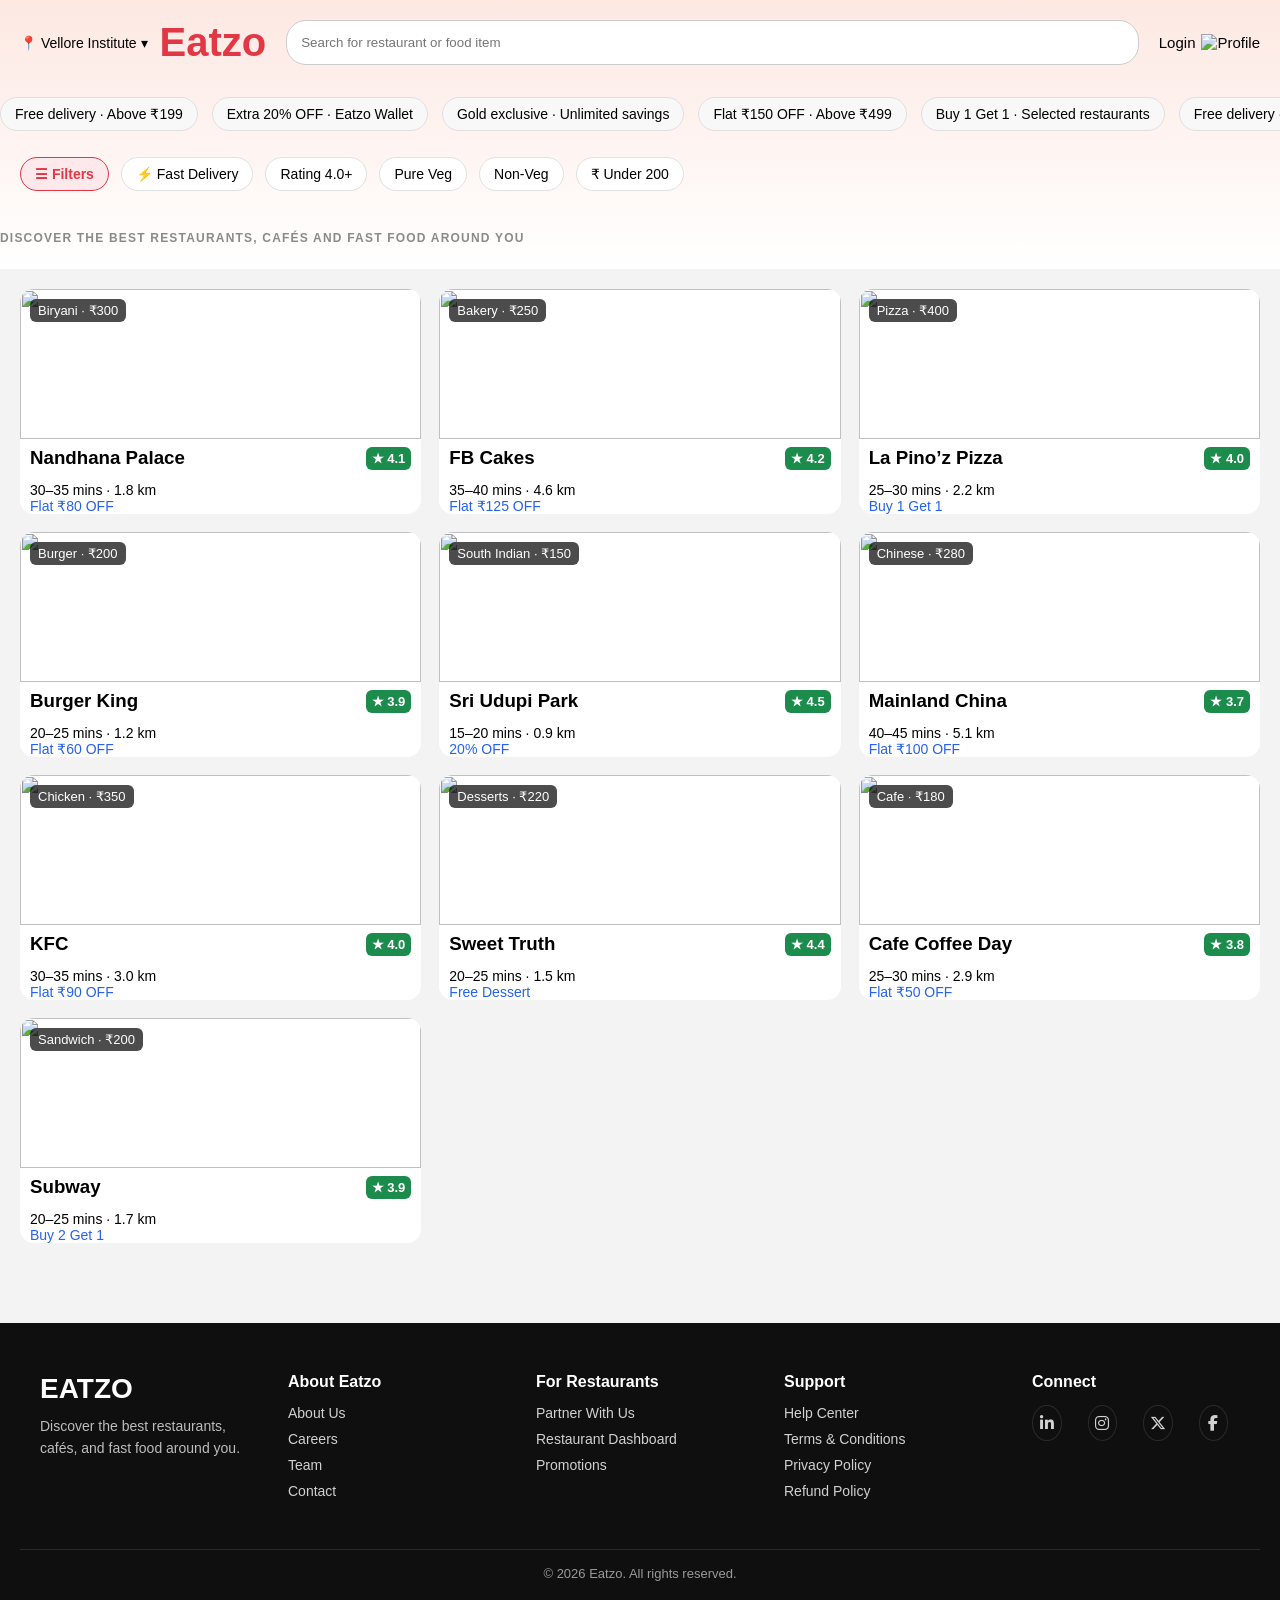
==== index.html @ 80d14028 "Initial commit" ====
<!DOCTYPE html>
<html lang="en">
<head>
    <meta charset="UTF-8">
    <title>Eatzo</title>
    <link rel="stylesheet" href="style.css">
    <link
  rel="stylesheet"
  href="https://cdnjs.cloudflare.com/ajax/libs/font-awesome/6.5.1/css/all.min.css"
/>

</head>
<body>
    <div id="welcome-overlay">
    <div class="welcome-card">
        <h1>WELCOME TO EATZO</h1>
        <p>Glad to have you here ✨</p>
    </div>
</div>



<header class="header">
    <div class="header-top">
        <div class="header-left">
            <div class="location">
    📍 <span id="homeAddressShort">Kelambakkam, Chennai</span> ▾

    <div class="location-full" id="homeAddressFull">
        Vellore Institute of Technology,<br>
        Kelambakkam , Vandalur Road,<br>
        Chennai, Tamil Nadu - 600127
    </div>
</div>
            <div class="logo">Eatzo</div>
        </div>

        <div class="search-box">
           <input 
  type="text" 
  id="searchInput" 
  placeholder="Search for restaurant or food item"
  autocomplete="off"
  autocorrect="off"
  autocapitalize="off"
  spellcheck="false"
>
        </div>

       <div class="profile">
    <a href="login.html" class="login-link">Login</a>
    <a href="Profile/profile.html">
        <img src="https://cdn-icons-png.flaticon.com/512/847/847969.png" alt="Profile">
    </a>
</div>
</div>


    <!-- OFFERS -->
    <div class="offers">
        <div class="offers-track">
            <div class="offer-pill">Free delivery · Above ₹199</div>
            <div class="offer-pill">Extra 20% OFF · Eatzo Wallet</div>
            <div class="offer-pill">Gold exclusive · Unlimited savings</div>
            <div class="offer-pill">Flat ₹150 OFF · Above ₹499</div>
            <div class="offer-pill">Buy 1 Get 1 · Selected restaurants</div>

            <!-- duplicate for seamless scroll -->
            <div class="offer-pill">Free delivery · Above ₹199</div>
            <div class="offer-pill">Extra 20% OFF · Eatzo Wallet</div>
            <div class="offer-pill">Gold exclusive · Unlimited savings</div>
            <div class="offer-pill">Flat ₹150 OFF · Above ₹499</div>
            <div class="offer-pill">Buy 1 Get 1 · Selected restaurants</div>
        </div>
    </div>

    <!-- FILTERS -->
    <div class="filters-modern">

    <div class="filter-chip active" onclick="filterItems('all', event)">☰ Filters</div>

    <div class="filter-chip" onclick="filterItems('fast', event)">⚡ Fast Delivery</div>

    <div class="filter-chip" onclick="filterItems('rating', event)">Rating 4.0+</div>

    <div class="filter-chip" onclick="filterItems('veg', event)">Pure Veg</div>

    <div class="filter-chip" onclick="filterItems('nonveg', event)">Non-Veg</div>

    <div class="filter-chip" onclick="filterItems('price', event)">₹ Under 200</div>

</div>
    <div class="page-tagline">
    DISCOVER THE BEST RESTAURANTS, CAFÉS AND FAST FOOD AROUND YOU
</div>

</header>

<section class="restaurants">

<!-- 1 -->
<a href="restaurant.html?res=nandhana" class="restaurant-link" onclick="setOrder('Nandhana Palace')" >
<div class="card" data-type="nonveg" data-rating="4.1" data-price="300" data-search="nandhana palace biryani chicken mutton south indian spicy meals rice biriyani gulab jamun naan paneer">
    <div class="image">
        <span>Biryani · ₹300</span>
        <img src="https://images.pexels.com/photos/1624487/pexels-photo-1624487.jpeg">
    </div>
    <h3>Nandhana Palace <span class="rating">★ 4.1</span></h3>
    <p>30–35 mins · 1.8 km</p>
    <p class="deal">Flat ₹80 OFF</p>
</div>
</a>

<!-- 2 -->
<a href="restaurant.html?res=fbcakes" class="restaurant-link" onclick="setOrder('FB Cakes')" >
<div class="card" data-type="veg" data-rating="4.2" data-price="250" data-search="cakes bakery dessert chocolate cake birthday pastry brownie chocolate truffle red velvet black forest blueberry cheesecake cupcakes cupcake">
    <div class="image">
        <span>Bakery · ₹250</span>
        <img src="https://images.pexels.com/photos/291528/pexels-photo-291528.jpeg">
    </div>
    <h3>FB Cakes <span class="rating">★ 4.2</span></h3>
    <p>35–40 mins · 4.6 km</p>
    <p class="deal">Flat ₹125 OFF</p>
</div>
</a>

<!-- 3 -->
<a href="restaurant.html?res=lapinoz" class="restaurant-link" onclick="setOrder('La Pinoz Pizza')">
<div class="card" data-type="nonveg" data-rating="4.0" data-price="400" data-search="pizza lapinoz italian cheese veg pizza fast food garlic bread pepperoni margherita farmhouse chicken tikka choco lava cake">
    <div class="image">
        <span>Pizza · ₹400</span>
        <img src="https://images.pexels.com/photos/825661/pexels-photo-825661.jpeg">
    </div>
    <h3>La Pino’z Pizza <span class="rating">★ 4.0</span></h3>
    <p>25–30 mins · 2.2 km</p>
    <p class="deal">Buy 1 Get 1</p>
</div>
</a>

<!-- 4 -->
<a href="restaurant.html?res=burgerking" class="restaurant-link" onclick="setOrder('Burger King')">
<div class="card" data-type="nonveg" data-rating="3.9" data-price="200" data-search="burger king burger fries fast food chicken burgers whopper whooper fried chicken cheesy nuggets soft drink cold drink pepsi">
    <div class="image">
        <span>Burger · ₹200</span>
        <img src="https://images.pexels.com/photos/1639562/pexels-photo-1639562.jpeg">
    </div>
    <h3>Burger King <span class="rating">★ 3.9</span></h3>
    <p>20–25 mins · 1.2 km</p>
    <p class="deal">Flat ₹60 OFF</p>
</div>
</a>

<!-- 5 -->
<a href="restaurant.html?res=udupi" class="restaurant-link" onclick="setOrder('Sri Udupi Park')">
<div class="card" data-type="nonveg" data-rating="4.5" data-price="150" data-search="udupi south indian dosa idli vada meals vegetarian breakfast filter coffee kesari bath pongal sri">
    <div class="image">
        <span>South Indian · ₹150</span>
        <img src="https://images.pexels.com/photos/5410401/pexels-photo-5410401.jpeg">
    </div>
    <h3>Sri Udupi Park <span class="rating">★ 4.5</span></h3>
    <p>15–20 mins · 0.9 km</p>
    <p class="deal">20% OFF</p>
</div>
</a>

<!-- 6 -->
<a href="restaurant.html?res=mainland" class="restaurant-link" onclick="setOrder('Mainland China')">
<div class="card" data-type="nonveg" data-rating="3.7" data-price="280" data-search="mainland china chinese noodles fried rice manchurian asian spring roll veg  chilli chicken hakka sou[]">
    <div class="image">
        <span>Chinese · ₹280</span>
        <img src="https://images.pexels.com/photos/2347311/pexels-photo-2347311.jpeg">
    </div>
    <h3>Mainland China <span class="rating">★ 3.7</span></h3>
    <p>40–45 mins · 5.1 km</p>
    <p class="deal">Flat ₹100 OFF</p>
</div>
</a>

<!-- 7 -->
<a href="restaurant.html?res=kfc" class="restaurant-link" onclick="setOrder('KFC')">
<div class="card" data-type="nonveg" data-rating="4.0" data-price="350" data-search="kfc chicken burger fried chicken fast food burgers pepsi cold drink soft drinks KFC wings popcorn fries brownie">
    <div class="image">
        <span>Chicken · ₹350</span>
        <img src="https://tse4.mm.bing.net/th/id/OIP.SjQTtmaYRhmXFXb1qi_oaQHaFa?pid=Api&P=0&h=180">
    </div>
    <h3>KFC <span class="rating">★ 4.0</span></h3>
    <p>30–35 mins · 3.0 km</p>
    <p class="deal">Flat ₹90 OFF</p>
</div>
</a>

<!-- 8 -->
<a href="restaurant.html?res=sweettruth" class="restaurant-link"  onclick="setOrder('Sweet Truth')">
<div class="card" data-type="veg" data-rating="4.4" data-price="220" data-search="cakes dessert sweet truth brownies pastry cake red velvet jar brownie cheesecake choco lava chocolate cupcake tiramisu cupcakes cookie box">
    <div class="image">
        <span>Desserts · ₹220</span>
        <img src="https://images.pexels.com/photos/3026804/pexels-photo-3026804.jpeg">
    </div>
    <h3>Sweet Truth <span class="rating">★ 4.4</span></h3>
    <p>20–25 mins · 1.5 km</p>
    <p class="deal">Free Dessert</p>
</div>
</a>

<!-- 9 -->
<a href="restaurant.html?res=ccd" class="restaurant-link" onclick="setOrder('Cafe Coffee Day')">
<div class="card" data-type="veg" data-rating="3.8" data-price="180" data-search="cafe coffee day coffee cafe beverages snacks sandwich cold coffee Cappuccino cappuccino latte Latte sandwiches garlic bread chocolate shake">
    <div class="image">
        <span>Cafe · ₹180</span>
        <img src="https://images.pexels.com/photos/302899/pexels-photo-302899.jpeg">
    </div>
    <h3>Cafe Coffee Day <span class="rating">★ 3.8</span></h3>
    <p>25–30 mins · 2.9 km</p>
    <p class="deal">Flat ₹50 OFF</p>
</div>
</a>

<!-- 10 -->
<a href="restaurant.html?res=subway" class="restaurant-link" onclick="setOrder('Subway')">
<div class="card" data-type="nonveg" data-rating="3.9" data-price="200" data-search="subway sandwich sub burger healthy fast food veg nonveg cold drink cookies veggie paneer tikka chicken teriyaki aloo patty Patty tuna Tuna cookie cookies soft drink pepsi cola coke ">
    <div class="image">
        <span>Sandwich · ₹200</span>
        <img src="https://tse2.mm.bing.net/th/id/OIP.5EhnGT8H6pt7t9uA2FfblwHaEO?pid=Api&P=0&h=180">
    </div>
    <h3>Subway <span class="rating">★ 3.9</span></h3>
    <p>20–25 mins · 1.7 km</p>
    <p class="deal">Buy 2 Get 1</p>
</div>
</a>

</section>
<footer class="footer">
    <div class="footer-container">
        <div class="footer-col brand">
            <h2>EATZO</h2>
            <p>Discover the best restaurants, cafés, and fast food around you.</p>
        </div>

        <div class="footer-col">
            <h4>About Eatzo</h4>
            <a href="#">About Us</a>
            <a href="#">Careers</a>
            <a href="#">Team</a>
            <a href="#">Contact</a>
        </div>

        <div class="footer-col">
            <h4>For Restaurants</h4>
            <a href="#">Partner With Us</a>
            <a href="#">Restaurant Dashboard</a>
            <a href="#">Promotions</a>
        </div>

        <div class="footer-col">
            <h4>Support</h4>
            <a href="#">Help Center</a>
            <a href="#">Terms & Conditions</a>
            <a href="#">Privacy Policy</a>
            <a href="#">Refund Policy</a>
        </div>

        <div class="footer-col">
    <h4>Connect</h4>
    <div class="social-links icons">
        <a href="#" aria-label="LinkedIn"><i class="fab fa-linkedin-in"></i></a>
        <a href="#" aria-label="Instagram"><i class="fab fa-instagram"></i></a>
        <a href="#" aria-label="Twitter"><i class="fab fa-x-twitter"></i></a>
        <a href="#" aria-label="Facebook"><i class="fab fa-facebook-f"></i></a>
    </div>
</div>

    </div>

    <div class="footer-bottom">
        <p>© 2026 Eatzo. All rights reserved.</p>
    </div>
</footer>
<script>
    const username = localStorage.getItem("username");

    if (username) {
        const loginText = document.getElementById("loginText");
        loginText.innerText = username;
        loginText.href = "profile.html";
    }
</script>
<script>
    const showWelcome = localStorage.getItem("showWelcome");

    if (showWelcome === "true") {
        const overlay = document.getElementById("welcome-overlay");
        overlay.style.display = "flex";

        setTimeout(() => {
            overlay.style.display = "none";
            localStorage.removeItem("showWelcome");
        }, 2200);
    }
</script>
<script>
    document.addEventListener("DOMContentLoaded", function () {

    const saved = localStorage.getItem("deliveryAddress");

    if (!saved) {
        // Save default homepage address
        const fullAddress = document.getElementById("fullAddress").innerText;
        localStorage.setItem("deliveryAddress", fullAddress);
    } else {
        // If already saved, update homepage display
        document.getElementById("fullAddress").innerText = saved;
        document.getElementById("shortAddress").innerText =
            saved.split(",")[0];  // first part only for top display
    }

});





if (!localStorage.getItem("deliveryAddress")) {
    localStorage.setItem(
        "deliveryAddress",
        "Vellore Institute of Technology, Kelambakkam – Vandalur Road, Chennai, Tamil Nadu - 600127"
    );
}

const address = localStorage.getItem("deliveryAddress");

if (address) {

    // Full hover version
    document.getElementById("homeAddressFull").innerText = address;

    // Only 2 words for header
    const words = address.replace(/,/g, "").split(" ");
    const shortAddress = words.slice(0, 2).join(" ");

    document.getElementById("homeAddressShort").innerText = shortAddress;
}
</script>
<script>
function filterItems(type, event){

    const cards = document.querySelectorAll(".card");

    cards.forEach(card => {

        const itemType = card.getAttribute("data-type");
        const rating = parseFloat(card.getAttribute("data-rating"));

        let show = true;

        if(type === "veg"){
            show = itemType === "veg";
        }
        else if(type === "price"){
    const price = parseInt(card.getAttribute("data-price"));
    show = price <= 200;
}
        else if(type === "nonveg"){
            show = itemType === "nonveg";
        }

        else if(type === "rating"){
            show = rating >= 4.0;
        }

        else if(type === "all"){
            show = true;
        }

        // (optional placeholder filters)
        else if(type === "fast"){
            show = true; // you can improve later
        }

        else if(type === "price"){
            show = true; // can be added later
        }

        // SHOW / HIDE
        card.parentElement.style.display = show ? "block" : "none";
    });

    // 🔥 ACTIVE BUTTON UI
    document.querySelectorAll(".filter-chip").forEach(btn=>{
        btn.classList.remove("active");
    });

    event.currentTarget.classList.add("active");
}

const searchInput = document.getElementById("searchInput");

searchInput.addEventListener("keyup", function(){

    const query = searchInput.value.toLowerCase().trim();
    

    const cards = document.querySelectorAll(".card");

    cards.forEach(card => {

        const keywords = card.getAttribute("data-search");

        // if search is empty → show all
        if(query === ""){
            card.parentElement.style.display = "block";
            return;
        }

        // check match
        if(keywords.includes(query)){
            card.parentElement.style.display = "block";
        } else {
            card.parentElement.style.display = "none";
        }

    });

});

function setOrder(name){
    localStorage.setItem("currentOrder", name);
}

</script>
</body>
</html>
---- style.css ----
* {
    margin: 0;
    padding: 0;
    box-sizing: border-box;
    font-family: Arial, sans-serif;
}
body {
    background: #f3f3f3;
}
/* HEADER */
.header {
    background: linear-gradient(#fde8e2, #fff);
    padding-bottom: 24px;
}
.header-top {
    display: flex;
    align-items: center;
    padding: 20px;
    gap: 20px;
}
.header-left{
min-width:220px;
display:flex;
align-items:center;
gap:12px;
}
.logo {
    font-size: 40px;
    font-weight: bold;
    color: #e23744;
    display: inline-block;              
    transition: transform 0.2s ease; 
}
.logo:hover {
    transform: scale(1.05);             
}
.location{
font-size:14px;
cursor:pointer;
position:relative;
}

.location-full{
display:none;
position:absolute;
top:30px;
left:0;
background:white;
padding:12px;
border-radius:10px;
width:280px;
box-shadow:0 4px 15px rgba(0,0,0,0.1);
font-size:14px;
z-index:100;
}

.location:hover .location-full{
display:block;
}
.search-box {
    flex: 1;
}
.search-box input {
    width: 100%;
    padding: 14px;
    border-radius: 20px;
    border: 1px solid #ccc;
}
/* LOGIN + PROFILE */
.profile {
    display: flex;
    align-items: center;
    gap: 6px;
}
.profile a {
    text-decoration: none;
    color: #000;
    font-size: 15px;
}
.profile img {
    width: 38px;
}
/* OFFERS */
.offers {
    padding: 12px 0;
    overflow: hidden;
}
.offers-track {
    display: flex;
    gap: 14px;
    width: max-content;
    animation: slide 18s linear infinite;
}
.offer-pill {
    padding: 8px 14px;
    background: #f8f8f8;
    border-radius: 18px;
    border: 1px solid #e0e0e0;
    white-space: nowrap;
    font-size: 14px;
}
@keyframes slide {
    from { transform: translateX(0); }
    to { transform: translateX(-50%); }
}
/* FILTERS */
.filters-modern {
    display: flex;
    gap: 12px;
    padding: 14px 20px 20px;
    overflow-x: auto;
}
.filters-modern::-webkit-scrollbar {
    display: none;
}
.filter-chip {
    padding: 8px 14px;
    border-radius: 22px;
    border: 1px solid #e1e1e1;
    background: white;
    font-size: 14px;
    cursor: pointer;
    white-space: nowrap;
}
.filter-chip.active {
    background: #fde8eb;
    border-color: #e23744;
    color: #e23744;
    font-weight: 600;
}
/* RESTAURANTS */
.restaurants {
    padding: 20px;
    display: grid;
    grid-template-columns: repeat(auto-fill, minmax(300px, 1fr));
    gap: 18px;

    align-items: start;     /* stop vertical stretch */
    grid-auto-rows: auto;   /* allow natural height */
}
.card{
background:white;
border-radius:14px;
position:relative;
padding-bottom:0;
}
/* 🔥 REMOVE UNDERLINES + FORCE BLACK TEXT */
.card a {
    text-decoration: none;
    color: #000000cb;
}
.card p {
    color: #000;
}
.image{
position:relative;
height:150px;
}

.image img{
width:100%;
height:100%;
object-fit:cover;
border-radius:14px 14px 0 0;
}
.card h3 {
    padding: 8px 10px;
    display: flex;
    justify-content: space-between;
}
.rating {
    background: #1c8c4c;
    color: white;
    padding: 4px 6px;
    border-radius: 6px;
    font-size: 13px;
}
.card p {
    padding: 0 10px;
    font-size: 14px;
}
/* KEEP OFFERS BLUE */
.deal {
    color: #2563eb;
}
/* PROFILE PAGE */
.profile-body {
    background: #f4f6fb;
}
.profile-topbar {
    display: flex;
    align-items: center;
    gap: 14px;
    padding: 16px;
    background: white;
    font-size: 18px;
    font-weight: 600;
}
.back-btn {
    text-decoration: none;
    font-size: 22px;
    color: #000;
}
.profile-container {
    max-width: 420px;
    margin: 16px auto;
    padding: 0 12px;
}
.profile-user-card {
    display: flex;
    gap: 14px;
    background: white;
    padding: 16px;
    border-radius: 16px;
    margin-bottom: 16px;
}
.profile-avatar {
    width: 64px;
    height: 64px;
    background: #dbe7ff;
    color: #2f5bea;
    border-radius: 50%;
    font-size: 28px;
    font-weight: bold;
    display: flex;
    align-items: center;
    justify-content: center;
}
.edit-profile {
    color: #e23744;
    font-size: 14px;
}
.profile-gold-card {
    background: linear-gradient(90deg, #111, #333);
    color: gold;
    padding: 16px;
    border-radius: 16px;
    margin-bottom: 20px;
    display: flex;
    justify-content: space-between;
}
.profile-section {
    background: white;
    border-radius: 16px;
    margin-bottom: 16px;
    overflow: hidden;
}
.profile-item {
    padding: 14px 16px;
    border-bottom: 1px solid #eee;
    display: flex;
    justify-content: space-between;
}
.profile-item:last-child {
    border-bottom: none;
}
.logout {
    color: #e23744;
    font-weight: bold;
}
.card a,
.card a:visited,
.card a:hover,
.card a:active {
    text-decoration: none !important;
    color: #000 !important;
}
/* Ensure text inside links stays black */
.card a h3,
.card a p,
.card a span {
    color: #000 !important;
    text-decoration: none !important;
}
/* Keep offers blue ONLY */
.card .deal {
    color: #2563eb !important;
    text-decoration: none !important;
}
/* FOOTER */
.footer {
    background: #0f0f0f;
    color: #d1d1d1;
    margin-top: 60px;
    padding: 50px 20px 20px;
    font-size: 14px;
}
.footer-container {
    max-width: 1200px;
    margin: auto;
    display: grid;
    grid-template-columns: repeat(auto-fit, minmax(180px, 1fr));
    gap: 40px;
}
.footer-col h2 {
    color: #ffffff;
    font-size: 28px;
    margin-bottom: 10px;
}
.footer-col h4 {
    color: #ffffff;
    font-size: 16px;
    margin-bottom: 14px;
}
.footer-col p {
    line-height: 1.6;
    color: #bdbdbd;
}
.footer-col a {
    display: block;
    text-decoration: none;
    color: #bdbdbd;
    margin-bottom: 10px;
    transition: color 0.2s ease;
}
.footer-col a:hover {
    color: #ffffff;
}
.social-links a {
    display: inline-block;
    margin-right: 12px;
    font-size: 14px;
}
.footer-bottom {
    border-top: 1px solid #2a2a2a;
    margin-top: 40px;
    padding-top: 16px;
    text-align: center;
    color: #9a9a9a;
    font-size: 13px;
}
/* FOOTER SOCIAL ICONS */
.social-links.icons {
    display: flex;
    gap: 14px;
    margin-top: 6px;
}
.social-links.icons a {
    width: 36px;
    height: 36px;
    border: 1px solid #2a2a2a;
    border-radius: 50%;
    display: flex;
    align-items: center;
    justify-content: center;
    color: #ffffff;
    font-size: 16px;
    transition: all 0.2s ease;
}
.social-links.icons a:hover {
    background: #ffffff;
    color: #000000;
}
/* FOOD TAGS (Bestseller / Spicy etc.) */
.tags {
    margin-top: 6px;
}
.tag {
    display: inline-block;
    padding: 4px 10px;
    font-size: 12px;
    font-weight: 600;
    border-radius: 14px;
    letter-spacing: 0.2px;
}
/* Bestseller */
.tag.bestseller {
    background: #fff3cd;
    color: #8a5a00;
    border: 1px solid #ffe08a;
}
/* Spicy */
.tag.spicy {
    background: #ffe5e5;
    color: #b00020;
    border: 1px solid #ffb3b3;
}
.tag.spicy::before {
    content: "🌶️ ";
}
/* Optional future tags */
.tag.popular {
    background: #e7f1ff;
    color: #084298;
}
/* REMOVE UNDERLINES & BLUE COLOR FROM ALL LINKS */
a,
a:visited,
a:hover,
a:active {
    text-decoration: none !important;
    color: inherit !important;
}
/* Extra safety: links inside restaurant cards */
.restaurant-card a {
    text-decoration: none !important;
    color: #000 !important;
}
/* Offers text */
.offer,
.offer a {
    text-decoration: none !important;
    color: #2563eb; /* keep offer blue but no underline */
    font-weight: 500;
}
/* Time & distance */
.time-distance,
.time-distance a {
    text-decoration: none !important;
    color: #555;
}
/* Restaurant name */
.restaurant-name,
.restaurant-name a {
    text-decoration: none !important;
    color: #000;
    font-weight: 600;
}
.page-tagline {
    margin: 0;
    padding: 20px 0 0px;   /* controls vertical placement */
    font-size: 12px;
    letter-spacing: 1.2px;
    color: #8a8a8a;
    font-weight: 600;
    text-transform: uppercase;
}
.filter-chip {
    transition: all 0.2s ease;
}
.filter-chip:hover {
    border-color: #e23744;
    color: #e23744;
    background-color: #fff5f5;
}
/* Icons / emojis inside filter */
.filter-chip:hover i,
.filter-chip:hover span {
    color: #e23744;
}
.footer-col a {
    display: block;          /* enables transform */
    transition: transform 0.2s ease;
}
.footer-col a:hover {
    transform: scale(1.08);
}
/* Footer social icons (keep same colors & style) */
.social-links.icons a {
    transition: transform 0.2s ease;
}
.social-links.icons a:hover {
    transform: scale(1.15);
}
/* QUANTITY SELECTOR */

.qty-btn {
    width: 28px;
    height: 28px;
    border-radius: 6px;
    border: 1px solid #e23744;
    background: white;
    color: #e23744;
    font-size: 16px;
    cursor: pointer;
    font-weight: bold;
}
.qty-btn:hover {
    background: #e23744;
    color: white;
}
.qty-value {
    min-width: 20px;
    text-align: center;
    font-weight: 600;
}
.tag-text {
    display: inline-block;
    margin: 6px 12px 2px;
    padding: 4px 10px;
    font-size: 13px;
    font-weight: 400;                 /* NOT bold */
    letter-spacing: 0.6px;
    text-transform: uppercase;
    border-radius: 6px;
    background: rgba(0,0,0,0.04);     /* subtle contrast */
}
/* Bestseller – warm highlight */
.tag-text.bestseller {
    color: #8a5a00;
    background: linear-gradient(
        90deg,
        rgba(255, 215, 130, 0.45),
        rgba(255, 235, 180, 0.45)
    );
    box-shadow: inset 0 -2px 0 rgba(255, 190, 90, 0.8);
}
/* Spicy – red accent highlight */
.tag-text.spicy {
    color: #b11226;
    background: linear-gradient(
        90deg,
        rgba(255, 170, 170, 0.45),
        rgba(255, 210, 210, 0.45)
    );
    box-shadow: inset 0 -2px 0 rgba(220, 38, 38, 0.8);
}
/* Optional subtle icon spacing */
.tag-text::before {
    margin-right: 5px;
    opacity: 0.9;
}
.tag-text.spicy::before {
    content: "🌶";
}
.tag-text.bestseller::before {
    content: "★";
}
/* SOFT WELCOME OVERLAY */
#welcome-overlay {
    position: fixed;
    inset: 0;
    background: rgba(226, 55, 68, 0.07); /* soft pink tint */
    backdrop-filter: blur(6px);
    display: none;
    align-items: center;
    justify-content: center;
    z-index: 9999;
}
/* Animated card */
.welcome-card {
    background: white;
    padding: 32px 46px;
    border-radius: 18px;
    text-align: center;
    box-shadow: 0 20px 50px rgba(0,0,0,0.15);
    animation: welcomeFloat 2.2s ease forwards;
}
.welcome-card h1 {
    color: #e23744;
    font-size: 26px;
    margin-bottom: 6px;
    letter-spacing: 1px;
}
.welcome-card p {
    color: #666;
    font-size: 14px;
}
/* 🔥 Main animation */
@keyframes welcomeFloat {
    0% {
        opacity: 0;
        transform: scale(0.92) translateY(10px);
    }
    20% {
        opacity: 1;
        transform: scale(1) translateY(0);
    }
    80% {
        opacity: 1;
        transform: scale(1.02) translateY(-4px);
    }
    100% {
        opacity: 0;
        transform: scale(1.05) translateY(-10px);
    }
}
.card-content {
    display: flex;
    justify-content: space-between;
    align-items: flex-start;
    padding: 0 12px 12px;
}
.card-left {
    flex: 1;
}
.card-right {
    display: flex;
    align-items: center;
    justify-content: center;
}
/* Compact quantity */
.quantity-control.small {
    gap: 6px;
    padding: 0;
}
.quantity-control.small .qty-btn {
    width: 24px;
    height: 24px;
    font-size: 14px;
}
.quantity-control.small .qty-value {
    font-size: 14px;
    min-width: 18px;
}
.quantity-control .qty-btn {
    width: 24px;
    height: 24px;
    font-size: 14px;
}
.quantity-control .qty-value {
    font-size: 14px;
    min-width: 16px;
}
.dish-desc {
    position: relative;
    font-size: 13px;
    color: #666;
    padding: 4px 10px;
    cursor: pointer;
}
.dish-desc-full {
    display: none;
    position: absolute;
    top: 22px;
    left: 10px;
    background: white;
    padding: 10px;
    border-radius: 8px;
    width: 240px;
    font-size: 13px;
    color: #444;
    box-shadow: 0 10px 25px rgba(0,0,0,0.12);
    z-index: 100;
}
.dish-desc:hover .dish-desc-full {
    display: block;
}
.image-tag {
    position: absolute;
    top: 10px;
    right: 10px;
    padding: 4px 8px;
    font-size: 12px;
    border-radius: 6px;
    font-weight: 600;
    letter-spacing: 0.5px;
    color: white;
}
/* Bestseller Style */
.image-tag.bestseller {
    background: linear-gradient(90deg, #ffb347, #ffcc33);
    color: #5a3e00;
}
/* Spicy Style */
.image-tag.spicy {
    background: linear-gradient(90deg, #ff4d4d, #ff1a1a);
}
.quantity-control .qty-btn {
    width: 24px;
    height: 24px;
    font-size: 14px;
}
.quantity-control .qty-value {
    font-size: 14px;
    min-width: 16px;
}
.quantity-control .qty-btn {
    width: 24px;
    height: 24px;
    font-size: 14px;
}
.quantity-control .qty-value {
    font-size: 14px;
    min-width: 16px;
}
.add-cart-btn {
    margin-top: 6px;
}
/* Homepage restaurant cards only */
.restaurants > .restaurant-link .card {
    padding-bottom: 0 !important;
}
/* Ensure description sits nicely below name */
.card h3 {
    margin-bottom: 4px;
}
.dish-desc {
    padding: 0 10px;
    margin-bottom: 6px;
}
/* ===============================
   ADD TO CART BUTTON
   =============================== */
.add-cart-btn{
flex:1;
padding:8px 0;
background:#e23744;
color:white;
border:none;
border-radius:8px;
font-size:14px;
font-weight:600;
cursor:pointer;
transition:.2s ease;
margin-top:6px;
}

.add-cart-btn:hover{
background:#c81f33;
}
.cart-row {
    display: flex;
    align-items: center;
    gap: 10px;
    padding: 8px 10px 12px;
}
.quantity-control {
    display: flex;
    align-items: center;
    gap: 6px;
    padding: 0;
}

/* =====================================
   HOMEPAGE IMAGE LABEL (DO NOT TOUCH)
   ===================================== */
.restaurant-link .image span {
    position: absolute;
    top: 10px;
    left: 10px;
    background: rgba(0,0,0,0.7);
    color: white;
    padding: 4px 8px;
    border-radius: 6px;
    font-size: 13px;
}
/* ===============================
   MENU IMAGE BADGES ONLY
   =============================== */
.restaurants:not(.restaurant-link) .food-type {
    position: absolute;
    top: 10px;
    left: 10px;
    background: rgba(0,0,0,0.75);
    color: white;
    padding: 4px 8px;
    border-radius: 6px;
    font-size: 12px;
}
.restaurants:not(.restaurant-link) .food-badge {
    position: absolute;
    top: 10px;
    right: 10px;
    padding: 4px 8px;
    font-size: 12px;
    border-radius: 6px;
    font-weight: 600;
}
.food-badge.bestseller {
    background: #ffcc33;
    color: #5a3e00;
}
.food-badge.spicy {
    background: #ff4d4d;
    color: white;
}
/* ==============================
   BOTTOM CUSTOM DRAWER
============================== */
.custom-drawer {
    position: fixed;
    inset: 0;
    background: rgba(0,0,0,0.4);
    display: none;
    align-items: flex-end;
    z-index: 9999;
}
.drawer-content {
    background: #fff;
    width: 100%;
    max-height: 85%;
    border-radius: 20px 20px 0 0;
    padding: 16px;
    animation: slideUp 0.3s ease;
    overflow-y: auto;
}
@keyframes slideUp {
    from { transform: translateY(100%); }
    to { transform: translateY(0); }
}
.drawer-header {
    display: flex;
    justify-content: space-between;
    align-items: center;
    margin-bottom: 12px;
}
.drawer-header button {
    background: none;
    border: none;
    font-size: 20px;
    cursor: pointer;
}
.option-section {
    background: #f7f7f7;
    padding: 12px;
    border-radius: 12px;
    margin-bottom: 12px;
}
.option-section h4 {
    margin-bottom: 8px;
    font-size: 14px;
}
.option-item {
    display: flex;
    justify-content: space-between;
    margin-bottom: 6px;
    font-size: 14px;
}
/* ===========================
   DRAWER FOOTER FIX
=========================== */
.drawer-footer {
    display: flex;
    align-items: center;
    justify-content: space-between;
    gap: 14px;
    margin-top: 16px;
}
/* Quantity selector (left) */
.drawer-qty {
    display: flex;
    align-items: center;
    gap: 10px;
    border: 1px solid #e23744;
    padding: 8px 14px;
    border-radius: 10px;
}
/* Add button (right) */
#drawerAddBtn {
    flex: 1;                  /* take remaining space */
    height: 42px;
    background: #e23744;
    color: white;
    border: none;
    border-radius: 10px;
    font-weight: 600;
    cursor: pointer;
    transition: 0.2s ease;
}
#drawerAddBtn:hover {
    background: #c81f33;
}
/* ===========================
   FLOATING CART BUTTON
=========================== */
.floating-cart {
    position: fixed;
    top: 20px;
    right: 20px;
    background: #e23744;
    color: white;
    padding: 10px 14px;
    border-radius: 50px;
    font-size: 14px;
    font-weight: 600;
    text-decoration: none;
    box-shadow: 0 8px 20px rgba(0,0,0,0.2);
    z-index: 9999;
    display: flex;
    align-items: center;
    gap: 6px;
    transition: 0.2s ease;
}
.floating-cart:hover {
    background: #c81f33;
}
#cart-count {
    background: white;
    color: #e23744;
    font-size: 12px;
    padding: 2px 6px;
    border-radius: 50%;
}
/* Remove default button styling inside quantity box */
.drawer-qty button {
    background: transparent;
    border: none;
    outline: none;
    box-shadow: none;
    padding: 0;
    color: #e23744;
    font-size: 18px;
    font-weight: 600;
    cursor: pointer;
}
/* Remove blue focus outline */
.drawer-qty button:focus {
    outline: none;
}
.restaurant-header {
    display: flex;
    justify-content: space-between;
    align-items: center;
    padding: 16px 20px;
    background: white;
}
/* ===============================
   FLOATING CART BUTTON
=============================== */
#viewCartBtn {
    position: fixed;
    bottom: 25px;
    right: 25px;

    background: #16a34a;          /* green */
    color: white;

    padding: 14px 22px;           /* slightly taller */
    font-size: 15px;
    font-weight: 600;

    border: none;
    border-radius: 12px;

    cursor: pointer;
    box-shadow: 0 8px 20px rgba(0,0,0,0.15);

    transition: 0.2s ease;
    z-index: 999;
}
#viewCartBtn:hover {
    background: #15803d;          /* darker green on hover */
    transform: translateY(-2px);
}
.cart-item{
    display:flex;
    justify-content:space-between;
    align-items:flex-start;
    background:#f5f5f5;
    padding:16px;
    border-radius:12px;
    margin-bottom:14px;
}
/* LEFT SIDE: name + qty inline */
.cart-info {
    display: flex;
    align-items: center;
    gap: 20px;
}
/* Prevent name from pushing layout */
.cart-info h4 {
    margin: 0;
    font-weight: 600;
}
/* RIGHT SIDE: price */
.cart-price{
    font-weight:600;
    font-size:16px;
    white-space:nowrap;
}
/* Quantity box */
.cart-qty{
    display:inline-flex;
    align-items:center;
    gap:10px;
    border:1.5px solid #16a34a;
    padding:6px 12px;
    border-radius:10px;
    width:auto;
}
.cart-qty button{
    background:none;
    border:none;
    font-size:16px;
    font-weight:600;
    color:#16a34a;
    cursor:pointer;
    padding:0;
}
.add-more-items {
    margin: 10px 0 20px 0;
    padding: 0 5px;
}
.add-more-items span {
    color: #16a34a;
    font-weight: 600;
    cursor: pointer;
    font-size: 15px;
    transition: 0.2s ease;
}
.add-more-items span:hover {
    text-decoration: underline;
}
.cart-left{
    display:flex;
    flex-direction:column;
    align-items:flex-start;
    gap:6px;
    flex:1;
}
.cart-title-row{
    display:flex;
    align-items:center;
    gap:6px;
}
.food-dot {
    width: 10px;
    height: 10px;
    border-radius: 2px;
    border: 1.5px solid;
}
.food-dot.veg {
    border-color: green;
}
.food-dot.veg::after {
    content: "";
    display: block;
    width: 6px;
    height: 6px;
    background: green;
    border-radius: 50%;
    margin: 1px auto;
}
.food-dot.nonveg {
    border-color: red;
}
.food-dot.nonveg::after {
    content: "";
    display: block;
    width: 6px;
    height: 6px;
    background: red;
    border-radius: 50%;
    margin: 1px auto;
}
.cart-edit {
    font-size: 13px;
    color: #e23744;
    cursor: pointer;
    font-weight: 500;
    margin-top: 2px;
}
.cart-edit:hover {
    text-decoration: underline;
}
.edit-arrow {
    color: #e23744;
}
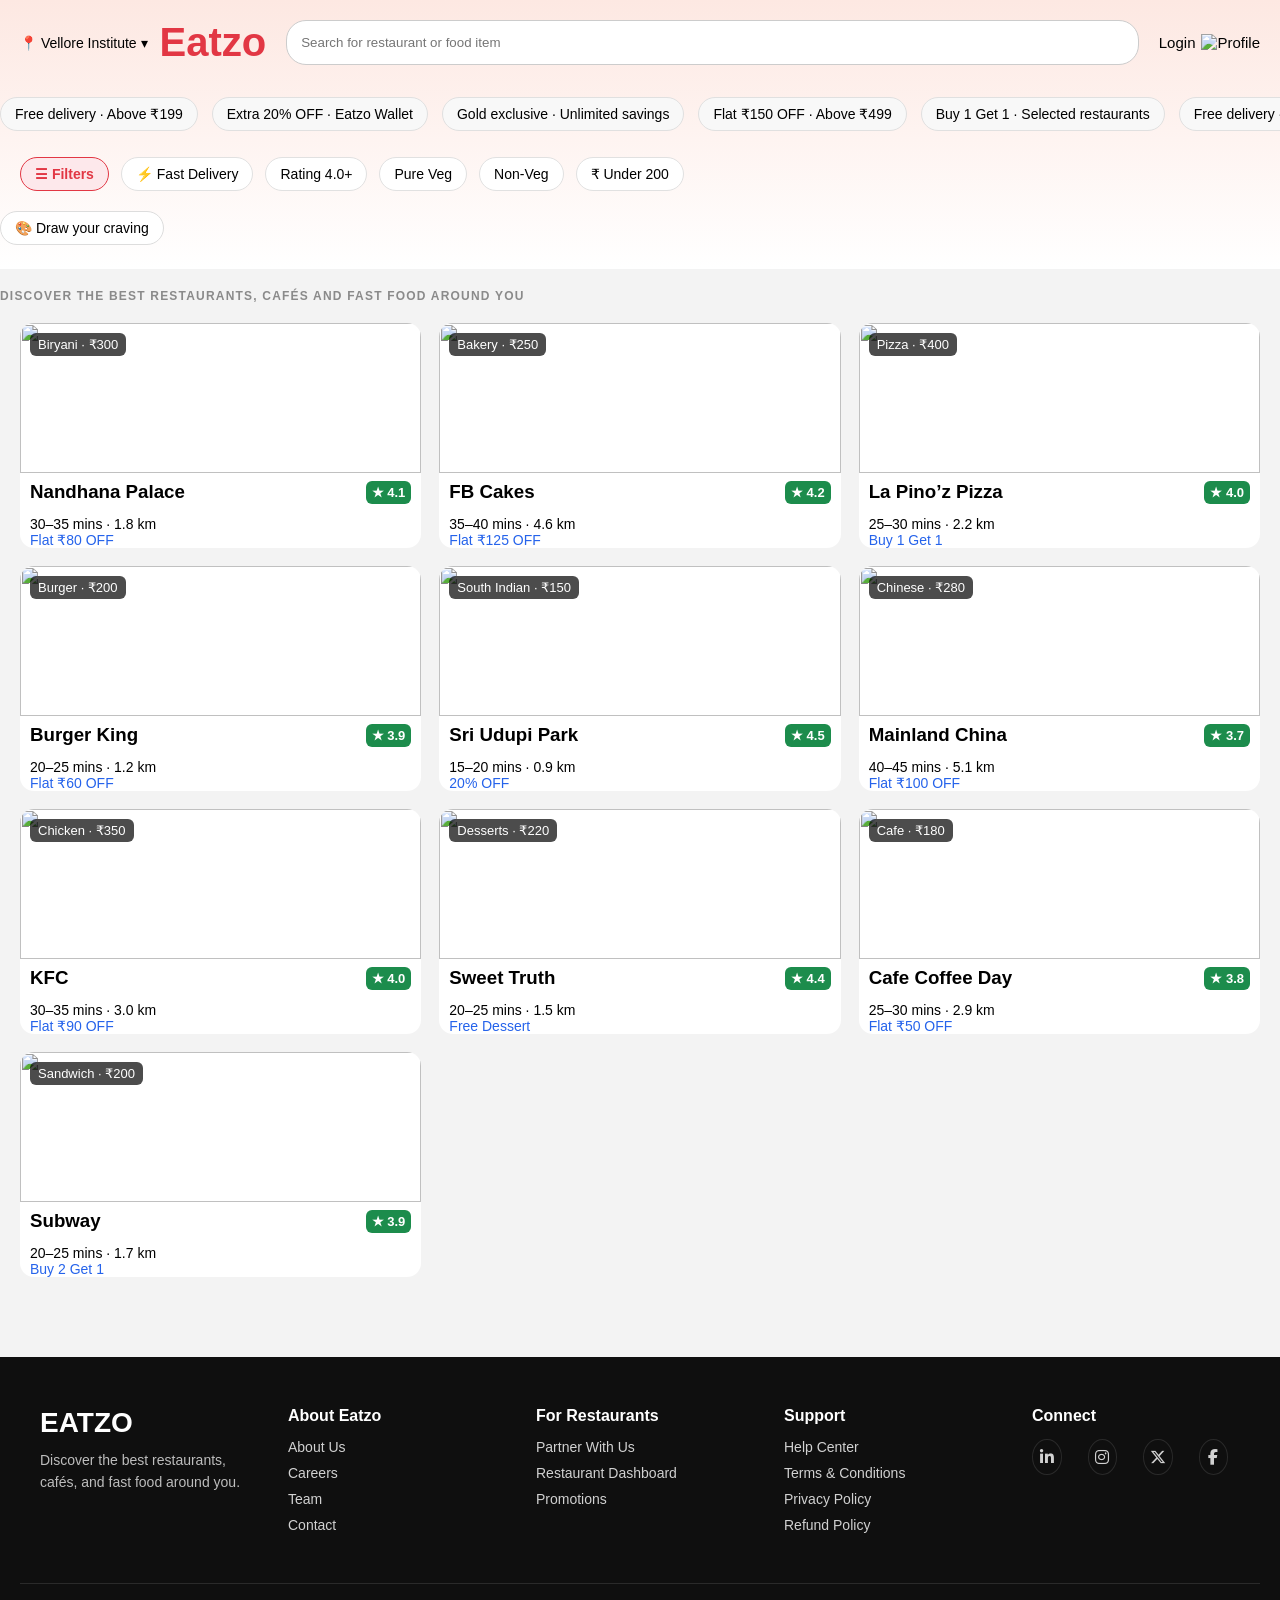
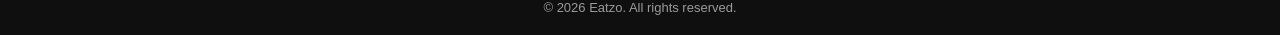
==== commit 92bcb791: "updated profile section and added canva feature" ====
--- a/index.html
+++ b/index.html
@@ -8,6 +8,129 @@
   rel="stylesheet"
   href="https://cdnjs.cloudflare.com/ajax/libs/font-awesome/6.5.1/css/all.min.css"
 />
+<script src="https://cdn.jsdelivr.net/npm/@tensorflow/tfjs@4.10.0"></script>
+<script src="https://cdn.jsdelivr.net/npm/@tensorflow-models/mobilenet"></script>
+
+<style>
+   .draw-box {
+    width: 220px;
+    background: white;
+    padding: 12px;
+    border-radius: 16px;
+    box-shadow: 0 6px 20px rgba(0,0,0,0.08);
+    text-align: center;
+    flex-shrink: 0;
+}
+/* Modal background */
+.modal {
+    display: none;
+    position: fixed;
+    z-index: 999;
+    left: 0;
+    top: 0;
+    width: 100%;
+    height: 100%;
+    background: rgba(0,0,0,0.5);
+}
+
+/* Modal box */
+.modal-content {
+    background: white;
+    margin: 8% auto;
+    padding: 20px;
+    width: 420px;
+    border-radius: 16px;
+    text-align: center;
+    position: relative;
+}
+
+/* Close button */
+.close {
+    position: absolute;
+    right: 15px;
+    top: 10px;
+    font-size: 22px;
+    cursor: pointer;
+}
+/* Color buttons */
+.colors button {
+    margin: 5px;
+    border: none;
+    cursor: pointer;
+}
+/* AI BUTTON */
+.ai-btn{
+    display:inline-flex;
+    align-items:center;
+    gap:6px;
+    padding:8px 14px;
+    border-radius:20px;
+    border:1px solid #ddd;
+    background:#fff;
+    font-size:14px;
+    cursor:pointer;
+    transition:0.2s ease;
+}
+
+.ai-btn:hover{
+    background:#f7f7f7;
+    border-color:#ccc;
+}
+
+/* MODAL */
+.ai-modal{
+    position:fixed;
+    top:0;
+    left:0;
+    width:100%;
+    height:100%;
+    background:rgba(0,0,0,0.5);
+    display:none;
+    justify-content:center;
+    align-items:center;
+    z-index:9999;
+}
+
+/* MODAL CONTENT */
+.ai-modal-content{
+    background:white;
+    padding:20px;
+    border-radius:16px;
+    width:340px;
+    text-align:center;
+    box-shadow:0 10px 40px rgba(0,0,0,0.2);
+}
+
+/* HEADER */
+.ai-header{
+    display:flex;
+    justify-content:space-between;
+    align-items:center;
+    margin-bottom:10px;
+}
+
+/* CANVAS */
+
+/* FIND BUTTON */
+.find-btn{
+    background:#e23744;
+    color:white;
+    border:none;
+    padding:10px 18px;
+    border-radius:10px;
+    cursor:pointer;
+}
+.restaurants {
+    display: grid;
+    grid-template-columns: repeat(auto-fill, minmax(300px, 1fr));
+    gap: 18px;
+}
+#drawCanvas{
+    border:2px dashed #e23744;
+    border-radius:10px;
+    background:#fafafa;
+}
+</style>
 
 </head>
 <body>
@@ -74,7 +197,6 @@
         </div>
     </div>
 
-    <!-- FILTERS -->
     <div class="filters-modern">
 
     <div class="filter-chip active" onclick="filterItems('all', event)">☰ Filters</div>
@@ -88,8 +210,13 @@
     <div class="filter-chip" onclick="filterItems('nonveg', event)">Non-Veg</div>
 
     <div class="filter-chip" onclick="filterItems('price', event)">₹ Under 200</div>
-
-</div>
+</div>
+<div class="ai-btn" onclick="openAIModal()">
+    🎨 Draw your craving
+</div>
+
+</header>
+</header>
     <div class="page-tagline">
     DISCOVER THE BEST RESTAURANTS, CAFÉS AND FAST FOOD AROUND YOU
 </div>
@@ -425,7 +552,188 @@
 function setOrder(name){
     localStorage.setItem("currentOrder", name);
 }
-
+let canvas, ctx;
+let drawing = false;
+let color = "black";
+
+function initCanvas(){
+
+    canvas = document.getElementById("drawCanvas");
+    ctx = canvas.getContext("2d");
+
+    // FIX SIZE (VERY IMPORTANT)
+    canvas.width = 300;
+    canvas.height = 200;
+
+    // START DRAW
+    canvas.addEventListener("mousedown", (e) => {
+        drawing = true;
+        ctx.beginPath();
+        ctx.moveTo(e.offsetX, e.offsetY);
+    });
+
+    // DRAW
+    canvas.addEventListener("mousemove", (e) => {
+        if (!drawing) return;
+
+        ctx.lineTo(e.offsetX, e.offsetY);
+        ctx.strokeStyle = color;
+        ctx.lineWidth = 4;
+        ctx.lineCap = "round";
+        ctx.stroke();
+    });
+
+    // STOP
+    canvas.addEventListener("mouseup", () => drawing = false);
+    canvas.addEventListener("mouseleave", () => drawing = false);
+}
+
+
+function setColor(c){
+    color = c;
+}
+let model;
+
+async function loadModel(){
+    model = await mobilenet.load();
+    console.log("✅ AI Model Loaded");
+}
+
+loadModel();
+
+async function sendDrawing(){
+
+    if(!model){
+        alert("AI still loading... wait");
+        return;
+    }
+
+    const canvas = document.getElementById("drawCanvas");
+
+    const img = new Image();
+    img.src = canvas.toDataURL();
+
+    img.onload = async () => {
+
+        const predictions = await model.classify(img);
+
+        console.log("RAW AI:", predictions[0].className);
+
+        // ✅ 👉 ADD YOUR MAPPING HERE
+        let detectedItem;
+
+// 1️⃣ Try canvas color logic first
+const colorResult = detectFromCanvas();
+
+if(colorResult){
+    detectedItem = colorResult;
+}
+else{
+
+    // 2️⃣ fallback to AI
+    let raw = predictions[0].className.toLowerCase();
+
+    if(raw.includes("burger") || raw.includes("sandwich")){
+        detectedItem = "burger";
+    }
+    else if(raw.includes("cake") || raw.includes("dessert")){
+        detectedItem = "cake";
+    }
+    else if(raw.includes("chicken")){
+        detectedItem = "chicken";
+    }
+    else{
+        detectedItem = "pizza";
+    }
+}
+
+
+        console.log("FINAL DETECTED:", detectedItem);
+
+        // ✅ redirect AFTER mapping
+        redirectToRestaurant(detectedItem);
+    };
+}
+
+
+function openAIModal(){
+    document.getElementById("aiModal").style.display = "flex";
+
+    setTimeout(() => {
+        initCanvas();   // 🔥 THIS FIXES YOUR ISSUE
+    }, 100);
+}
+function closeAIModal(){
+    document.getElementById("aiModal").style.display = "none";
+}
+function redirectToRestaurant(detectedItem){
+
+    const cards = document.querySelectorAll(".card");
+
+    for(let card of cards){
+
+        const searchText = card.getAttribute("data-search");
+
+        console.log("Checking:", searchText);
+
+        if(searchText && searchText.includes(detectedItem)){
+
+            const link = card.closest(".restaurant-link");
+
+            if(link){
+                console.log("Redirecting to:", link.href);
+                window.location.href = link.href;
+                return;
+            }
+        }
+    }
+
+    alert("No matching restaurant found");
+}
+function detectFromCanvas(){
+
+    const data = ctx.getImageData(0, 0, canvas.width, canvas.height).data;
+
+    let red = 0, green = 0, blue = 0;
+
+    for(let i = 0; i < data.length; i += 4){
+        red += data[i];
+        green += data[i+1];
+        blue += data[i+2];
+    }
+
+    if(red > green && red > blue){
+        return "pizza";
+    }
+    else if(green > red){
+        return "veg";
+    }
+    else{
+        return null;
+    }
+}
 </script>
+<div id="aiModal" class="ai-modal">
+
+  <div class="ai-modal-content">
+
+    <div class="ai-header">
+        <span>Draw what you feel like eating 🍕</span>
+        <button onclick="closeAIModal()">✕</button>
+    </div>
+
+    <canvas id="drawCanvas" width="300" height="200"></canvas>
+
+    <div class="colors">
+      <button onclick="setColor('black')">⚫</button>
+      <button onclick="setColor('red')">🔴</button>
+      <button onclick="setColor('green')">🟢</button>
+    </div>
+
+    <button class="find-btn" onclick="sendDrawing()">Find</button>
+
+  </div>
+
+</div>
 </body>
 </html>
